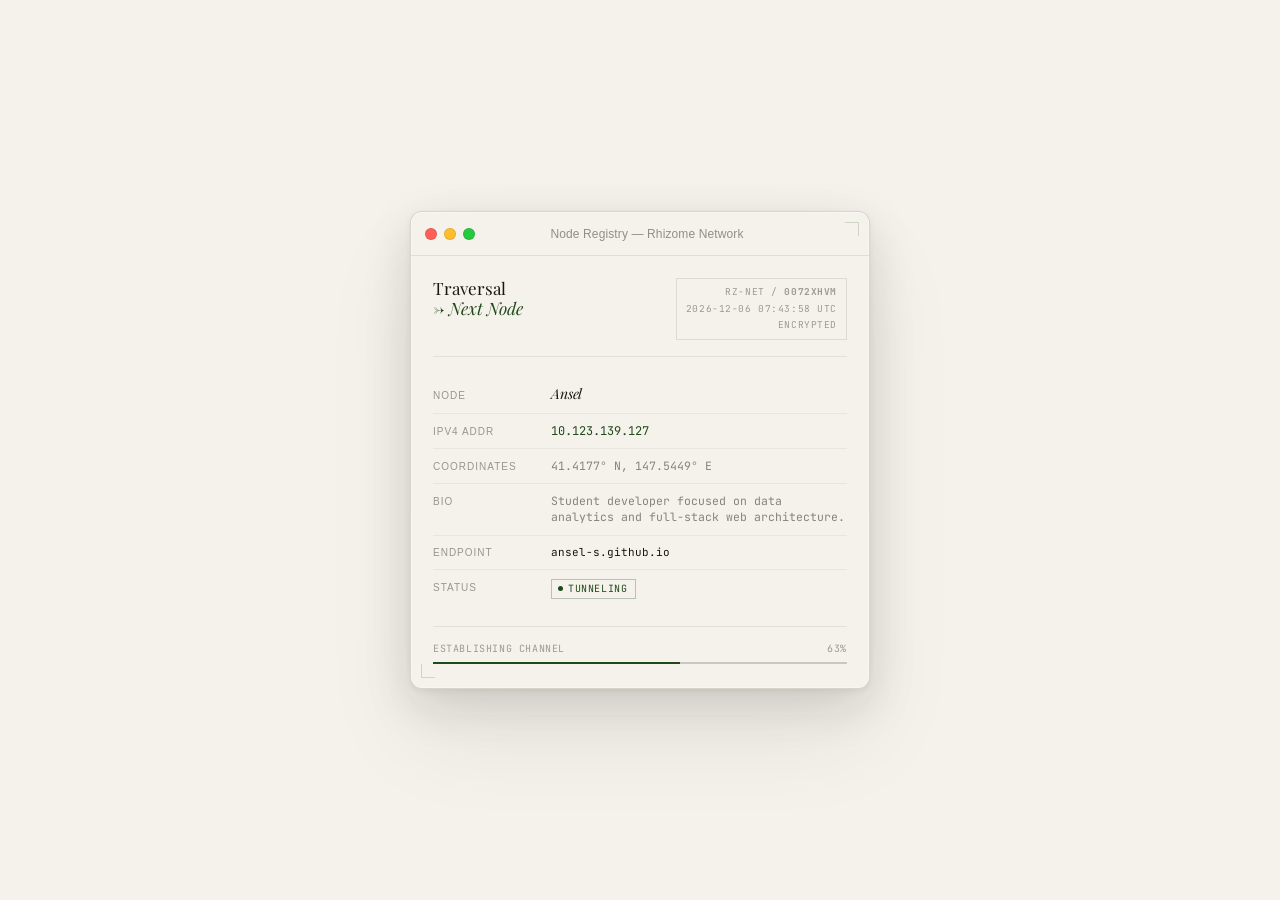
==== ring.html @ e0888f75 "Create ring.html" ====
<!DOCTYPE html>
<html lang="en">
    <head>
        <meta charset="UTF-8">
        <meta name="viewport" content="width=device-width,initial-scale=1">
        <meta name="rz-base" content="">
        <title>Rhizome — Traversing</title>
        <link rel="preconnect" href="https://fonts.gstatic.com" crossorigin>
        <link rel="stylesheet"
            href="https://fonts.googleapis.com/css2?family=Playfair+Display:ital@0;1&family=JetBrains+Mono:wght@400;500&display=swap"
            media="print" onload="this.media='all'">
        <link rel="stylesheet" href="/assets/css/ring.css">
    </head>
    <body>
    
        <main class="scene">
            <article class="win" aria-label="Node registry card" aria-live="polite">
    
                <header class="tbar">
                    <div class="dots" aria-hidden="true">
                        <span class="dot r"></span>
                        <span class="dot y"></span>
                        <span class="dot g"></span>
                    </div>
                    <h1 class="tbar-title">Node Registry — Rhizome Network</h1>
                </header>
    
                <div class="body">
                    <header class="rhead">
                        <p class="rtitle">
                            Traversal<br>
                            <em id="dir-label">Record</em>
                        </p>
                        <aside class="stamp" aria-label="Registry stamp">
                            <span>RZ-NET / <strong id="s-id">——</strong></span><br>
                            <time id="s-time" datetime="">——</time><br>
                            <span>ENCRYPTED</span>
                        </aside>
                    </header>
    
                    <dl class="fields">
                        <div class="field">
                            <dt class="fk">Node</dt>
                            <dd class="fv serif" id="f-name">——</dd>
                        </div>
                        <div class="field">
                            <dt class="fk">IPv4 Addr</dt>
                            <dd class="fv green" id="f-ip">——</dd>
                        </div>
                        <div class="field">
                            <dt class="fk">Coordinates</dt>
                            <dd class="fv dim" id="f-coord">——</dd>
                        </div>
                        <div class="field">
                            <dt class="fk">Bio</dt>
                            <dd class="fv dim" id="f-bio">——</dd>
                        </div>
                        <div class="field">
                            <dt class="fk">Endpoint</dt>
                            <dd class="fv" style="font-size:11px" id="f-url">——</dd>
                        </div>
                        <div class="field">
                            <dt class="fk">Status</dt>
                            <dd class="fv">
                                <span class="pill" role="status">
                                    <span class="pdot" aria-hidden="true"></span>
                                    <span id="f-status">ROUTING</span>
                                </span>
                            </dd>
                        </div>
                    </dl>
    
                    <footer class="prog" aria-label="Connection progress">
                        <div class="plabel">
                            <span>ESTABLISHING CHANNEL</span>
                            <output id="pct" for="bar">0%</output>
                        </div>
                        <progress id="bar" class="track" max="100" value="0" aria-label="Connection progress">0%</progress>
                    </footer>
                </div>
    
            </article>
        </main>
    
        <script src="/assets/js/ring.js" defer></script>
    
    </body>
</html>
---- assets/css/ring.css ----
*, *::before, *::after {
    margin: 0;
    padding: 0;
    box-sizing: border-box;
}

html, body {
    height: 100%;
    background: #F5F2EC;
    font-family: -apple-system, BlinkMacSystemFont, "Helvetica Neue", sans-serif;
    -webkit-font-smoothing: antialiased;
}

/* ── Scene ───────────────────────────────────────── */
.scene {
    min-height: 100vh;
    display: flex;
    align-items: center;
    justify-content: center;
    padding: 24px;
}

/* ── Window ──────────────────────────────────────── */
.win {
    position: relative;
    width: min(460px, 100%);
    background: #F5F2EC;
    border: 1px solid rgba(24,22,15,.13);
    border-radius: 12px;
    box-shadow:
        0 0 0 .5px rgba(255,255,255,.7) inset,
        0 2px 6px rgba(24,22,15,.06),
        0 16px 48px rgba(24,22,15,.13),
        0 48px 96px rgba(24,22,15,.07);
    overflow: hidden;
    opacity: 0;
    transform: translateY(6px) scale(.97);
    animation: rise .5s cubic-bezier(.34,1.3,.64,1) .05s forwards;
}

@keyframes rise {
    to { opacity: 1; transform: translateY(0) scale(1); }
}

/* Decorative corner marks */
.win::before,
.win::after {
    content: '';
    position: absolute;
    width: 14px;
    height: 14px;
    border-color: rgba(30,73,25,.18);
    border-style: solid;
    pointer-events: none;
    z-index: 1;
}

.win::before { top: 10px; right: 10px; border-width: 1px 1px 0 0; }
.win::after  { bottom: 10px; left: 10px; border-width: 0 0 1px 1px; }

/* ── Title bar ───────────────────────────────────── */
.tbar {
    height: 44px;
    display: flex;
    align-items: center;
    gap: 10px;
    padding: 0 14px;
    background: rgba(245,242,236,.7);
    border-bottom: 1px solid rgba(24,22,15,.09);
}

.dots { display: flex; gap: 7px; }

.dot {
    width: 12px;
    height: 12px;
    border-radius: 50%;
    border: 1px solid rgba(0,0,0,.1);
}

.dot.r { background: #FF5F56; }
.dot.y { background: #FFBD2E; }
.dot.g { background: #27C93F; }

.tbar-title {
    flex: 1;
    text-align: center;
    font-size: 12px;
    font-weight: 500;
    color: rgba(24,22,15,.45);
    letter-spacing: .01em;
    margin-left: -46px;
}

/* ── Body ────────────────────────────────────────── */
.body { padding: 22px 22px 24px; }

/* ── Registry header ─────────────────────────────── */
.rhead {
    display: flex;
    justify-content: space-between;
    align-items: flex-start;
    margin-bottom: 18px;
    padding-bottom: 16px;
    border-bottom: 1px solid rgba(24,22,15,.08);
}

.rtitle {
    font-family: 'Playfair Display', Georgia, serif;
    font-size: 17px;
    line-height: 1.2;
    color: #18160F;
}

.rtitle em {
    font-style: italic;
    color: #1E4919;
}

.stamp {
    font-family: 'JetBrains Mono', ui-monospace, monospace;
    font-size: 9.5px;
    letter-spacing: .06em;
    color: rgba(24,22,15,.4);
    text-align: right;
    line-height: 1.75;
    border: 1px solid rgba(24,22,15,.1);
    padding: 5px 9px;
}

.stamp b { color: #B8860B; font-weight: 500; }

/* ── Fields ──────────────────────────────────────── */
.fields { display: flex; flex-direction: column; }

.field {
    display: grid;
    grid-template-columns: 110px 1fr;
    gap: 8px;
    align-items: baseline;
    padding: 9px 0;
    border-bottom: 1px solid rgba(24,22,15,.055);
}

.field:last-child { border-bottom: none; }

.fk {
    font-size: 10px;
    font-weight: 500;
    letter-spacing: .1em;
    text-transform: uppercase;
    color: rgba(24,22,15,.42);
}

.fv {
    font-family: 'JetBrains Mono', ui-monospace, monospace;
    font-size: 12px;
    color: #18160F;
    line-height: 1.4;
}

.fv.serif {
    font-family: 'Playfair Display', Georgia, serif;
    font-style: italic;
    font-size: 14px;
    letter-spacing: -.01em;
}

.fv.green { color: #1E4919; }
.fv.dim   { color: rgba(24,22,15,.5); font-size: 11.5px; }

/* ── Status pill ─────────────────────────────────── */
.pill {
    display: inline-flex;
    align-items: center;
    gap: 5px;
    font-family: 'JetBrains Mono', ui-monospace, monospace;
    font-size: 10px;
    letter-spacing: .06em;
    border: 1px solid rgba(30,73,25,.28);
    padding: 2px 8px 2px 6px;
    color: #1E4919;
}

.pdot {
    width: 5px;
    height: 5px;
    border-radius: 50%;
    background: #1E4919;
    animation: bk 2s ease-in-out infinite;
}

@keyframes bk {
    0%, 100% { opacity: 1; }
    50%       { opacity: .18; }
}

/* ── Progress bar ────────────────────────────────── */
.prog {
    margin-top: 18px;
    padding-top: 15px;
    border-top: 1px solid rgba(24,22,15,.08);
}

.plabel {
    display: flex;
    justify-content: space-between;
    font-family: 'JetBrains Mono', ui-monospace, monospace;
    font-size: 10px;
    letter-spacing: .06em;
    color: rgba(24,22,15,.4);
    margin-bottom: 7px;
}

.track {
    height: 2px;
    background: rgba(24,22,15,.1);
    overflow: hidden;
}

.fill {
    height: 100%;
    width: 0%;
    background: #1E4919;
    transition: width .05s linear;
}

/* Native <progress> element override (replaces .track / .fill divs) */
progress.track {
    display: block;
    width: 100%;
    height: 2px;
    border: none;
    background: rgba(24,22,15,.1);
    color: #1E4919;
    appearance: none;
    -webkit-appearance: none;
}

progress.track::-webkit-progress-bar   { background: rgba(24,22,15,.1); }
progress.track::-webkit-progress-value { background: #1E4919; transition: width .05s linear; }
progress.track::-moz-progress-bar      { background: #1E4919; }

/* ── Semantic overrides ────────────────────────────── */

/* <dl> fields — reset browser margin */
dl.fields, dl.fields dt, dl.fields dd {
    margin: 0;
    padding: 0;
}

/* <header> inside .win — reset browser styles */
header.tbar, header.rhead {
    background: revert;
}

/* <output> element for progress percentage */
output {
    font-family: 'JetBrains Mono', ui-monospace, monospace;
    font-size: 10px;
    letter-spacing: .06em;
    color: rgba(24,22,15,.4);
}
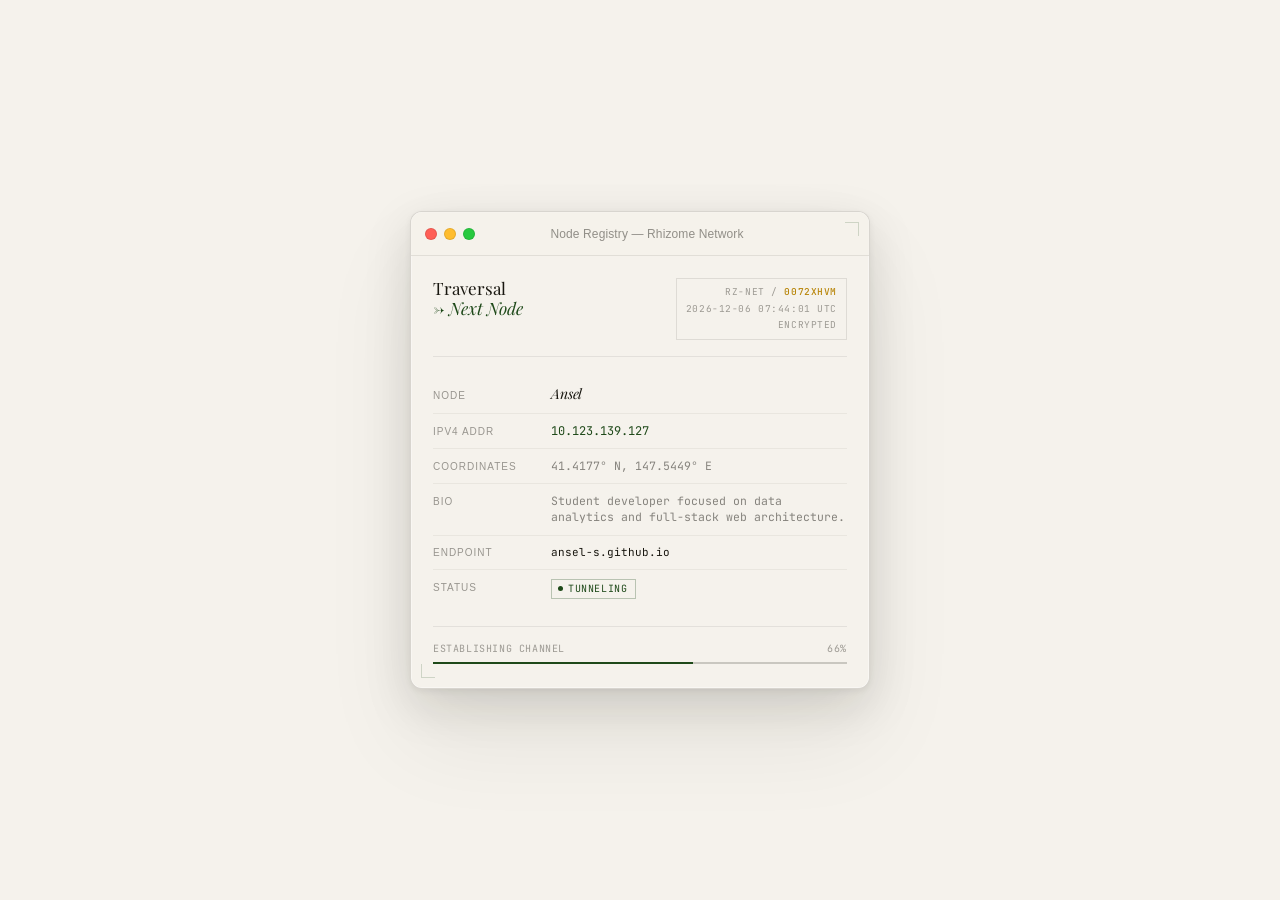
==== commit ffc2bdb0: "Update ring.html" ====
--- a/ring.html
+++ b/ring.html
@@ -9,7 +9,7 @@
         <link rel="stylesheet"
             href="https://fonts.googleapis.com/css2?family=Playfair+Display:ital@0;1&family=JetBrains+Mono:wght@400;500&display=swap"
             media="print" onload="this.media='all'">
-        <link rel="stylesheet" href="/assets/css/ring.css">
+        <link rel="stylesheet" href="assets/css/ring.css">
     </head>
     <body>
     
--- a/assets/css/ring.css
+++ b/assets/css/ring.css
@@ -1,3 +1,7 @@
+:root {
+    --mo: 'JetBrains Mono', ui-monospace, monospace;
+}
+
 *, *::before, *::after {
     margin: 0;
     padding: 0;
@@ -59,7 +63,7 @@
 .win::after  { bottom: 10px; left: 10px; border-width: 0 0 1px 1px; }
 
 /* ── Title bar ───────────────────────────────────── */
-.tbar {
+header.tbar {
     height: 44px;
     display: flex;
     align-items: center;
@@ -96,13 +100,14 @@
 .body { padding: 22px 22px 24px; }
 
 /* ── Registry header ─────────────────────────────── */
-.rhead {
+header.rhead {
     display: flex;
     justify-content: space-between;
     align-items: flex-start;
     margin-bottom: 18px;
     padding-bottom: 16px;
     border-bottom: 1px solid rgba(24,22,15,.08);
+    background: none;
 }
 
 .rtitle {
@@ -118,7 +123,7 @@
 }
 
 .stamp {
-    font-family: 'JetBrains Mono', ui-monospace, monospace;
+    font-family: var(--mo);
     font-size: 9.5px;
     letter-spacing: .06em;
     color: rgba(24,22,15,.4);
@@ -128,10 +133,10 @@
     padding: 5px 9px;
 }
 
-.stamp b { color: #B8860B; font-weight: 500; }
+.stamp strong { color: #B8860B; font-weight: 500; }
 
 /* ── Fields ──────────────────────────────────────── */
-.fields { display: flex; flex-direction: column; }
+dl.fields { display: flex; flex-direction: column; }
 
 .field {
     display: grid;
@@ -153,7 +158,7 @@
 }
 
 .fv {
-    font-family: 'JetBrains Mono', ui-monospace, monospace;
+    font-family: var(--mo);
     font-size: 12px;
     color: #18160F;
     line-height: 1.4;
@@ -174,7 +179,7 @@
     display: inline-flex;
     align-items: center;
     gap: 5px;
-    font-family: 'JetBrains Mono', ui-monospace, monospace;
+    font-family: var(--mo);
     font-size: 10px;
     letter-spacing: .06em;
     border: 1px solid rgba(30,73,25,.28);
@@ -195,37 +200,28 @@
     50%       { opacity: .18; }
 }
 
-/* ── Progress bar ────────────────────────────────── */
-.prog {
+/* ── Progress ────────────────────────────────────── */
+footer.prog {
     margin-top: 18px;
     padding-top: 15px;
     border-top: 1px solid rgba(24,22,15,.08);
+    background: none;
 }
 
 .plabel {
     display: flex;
     justify-content: space-between;
-    font-family: 'JetBrains Mono', ui-monospace, monospace;
+    margin-bottom: 7px;
+}
+
+.plabel span,
+output {
+    font-family: var(--mo);
     font-size: 10px;
     letter-spacing: .06em;
     color: rgba(24,22,15,.4);
-    margin-bottom: 7px;
-}
-
-.track {
-    height: 2px;
-    background: rgba(24,22,15,.1);
-    overflow: hidden;
-}
-
-.fill {
-    height: 100%;
-    width: 0%;
-    background: #1E4919;
-    transition: width .05s linear;
-}
-
-/* Native <progress> element override (replaces .track / .fill divs) */
+}
+
 progress.track {
     display: block;
     width: 100%;
@@ -240,24 +236,3 @@
 progress.track::-webkit-progress-bar   { background: rgba(24,22,15,.1); }
 progress.track::-webkit-progress-value { background: #1E4919; transition: width .05s linear; }
 progress.track::-moz-progress-bar      { background: #1E4919; }
-
-/* ── Semantic overrides ────────────────────────────── */
-
-/* <dl> fields — reset browser margin */
-dl.fields, dl.fields dt, dl.fields dd {
-    margin: 0;
-    padding: 0;
-}
-
-/* <header> inside .win — reset browser styles */
-header.tbar, header.rhead {
-    background: revert;
-}
-
-/* <output> element for progress percentage */
-output {
-    font-family: 'JetBrains Mono', ui-monospace, monospace;
-    font-size: 10px;
-    letter-spacing: .06em;
-    color: rgba(24,22,15,.4);
-}
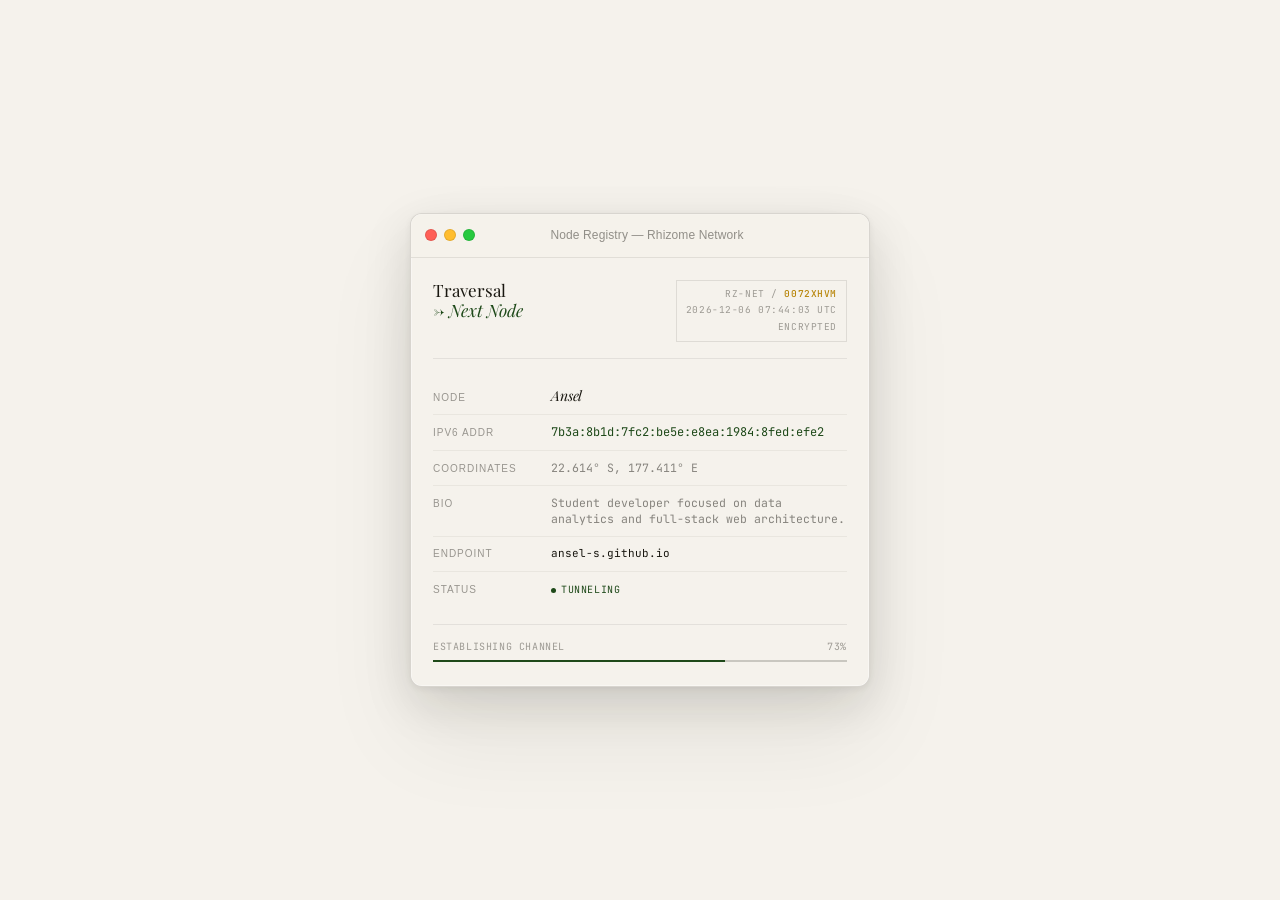
==== commit 25c1a0f6: "Update ring.html" ====
--- a/ring.html
+++ b/ring.html
@@ -44,7 +44,7 @@
                             <dd class="fv serif" id="f-name">——</dd>
                         </div>
                         <div class="field">
-                            <dt class="fk">IPv4 Addr</dt>
+                            <dt class="fk">IPv6 Addr</dt>
                             <dd class="fv green" id="f-ip">——</dd>
                         </div>
                         <div class="field">
@@ -82,7 +82,7 @@
             </article>
         </main>
     
-        <script src="/assets/js/ring.js" defer></script>
+        <script src="assets/js/ring.js" defer></script>
     
     </body>
 </html>
--- a/assets/css/ring.css
+++ b/assets/css/ring.css
@@ -46,21 +46,6 @@
     to { opacity: 1; transform: translateY(0) scale(1); }
 }
 
-/* Decorative corner marks */
-.win::before,
-.win::after {
-    content: '';
-    position: absolute;
-    width: 14px;
-    height: 14px;
-    border-color: rgba(30,73,25,.18);
-    border-style: solid;
-    pointer-events: none;
-    z-index: 1;
-}
-
-.win::before { top: 10px; right: 10px; border-width: 1px 1px 0 0; }
-.win::after  { bottom: 10px; left: 10px; border-width: 0 0 1px 1px; }
 
 /* ── Title bar ───────────────────────────────────── */
 header.tbar {
@@ -182,8 +167,6 @@
     font-family: var(--mo);
     font-size: 10px;
     letter-spacing: .06em;
-    border: 1px solid rgba(30,73,25,.28);
-    padding: 2px 8px 2px 6px;
     color: #1E4919;
 }
 
